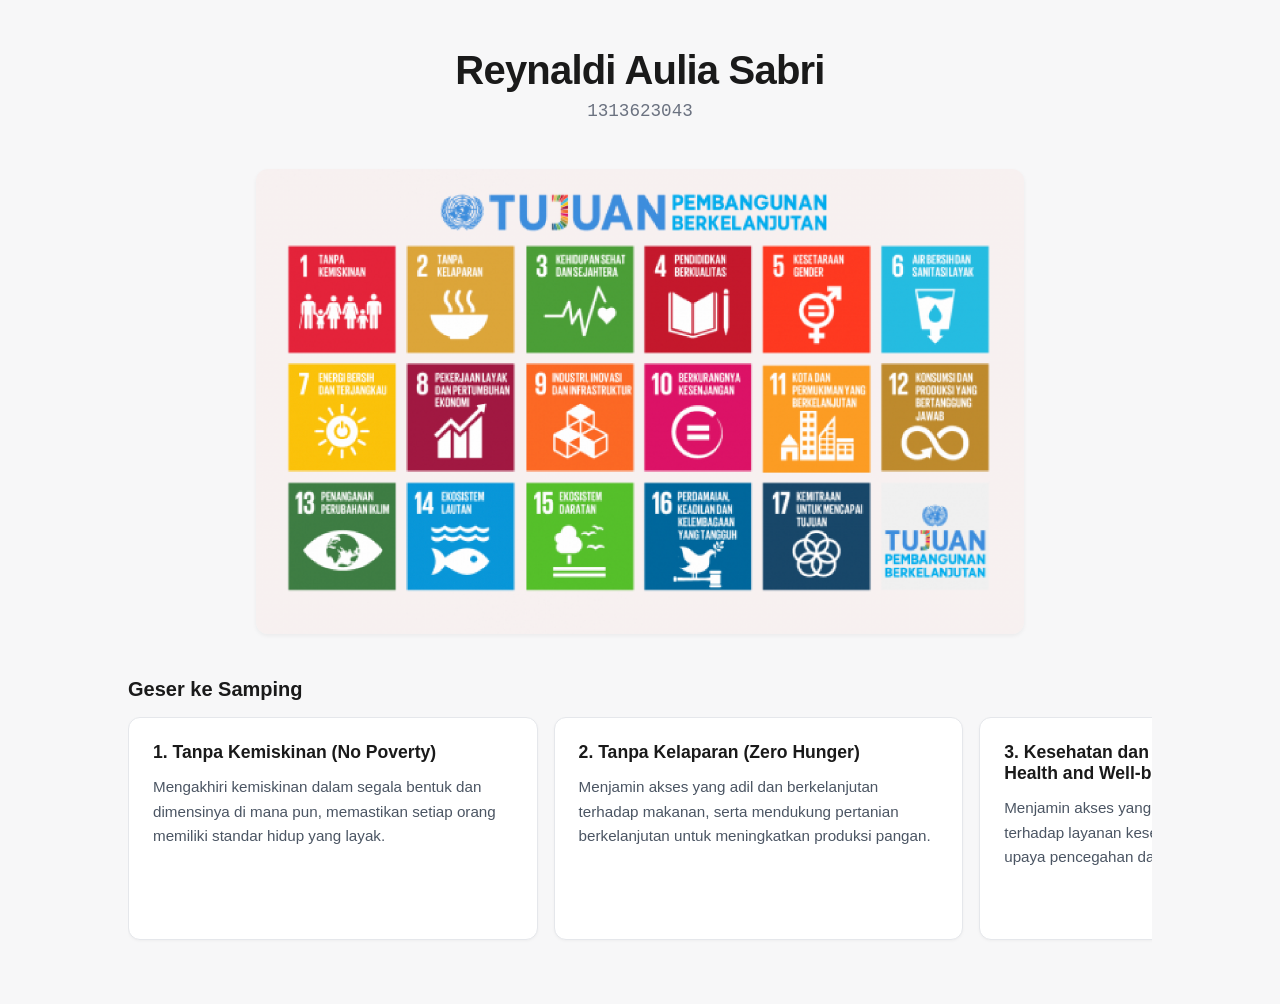
==== index.html @ 0445b955 "Add files via upload" ====
<!DOCTYPE html>
<html lang="id">
<head>
<meta charset="UTF-8" />
<meta name="viewport" content="width=device-width, initial-scale=1.0" />
<title>STEM PBB 1313623043</title>
<link rel="stylesheet" href="style.css" />
</head>
<body>
  <header class="header">
    <h1>Reynaldi Aulia Sabri</h1>
    <p class="nim">1313623043</p>
  </header>

  <main class="container">

    <div style="text-align: center; margin-bottom: 2.5rem;">
      <img src="Photo/Foto-web.png" alt="17 Tujuan Pembangunan Berkelanjutan" style="max-width: 75%; height: auto; border-radius: 12px; box-shadow: 0 2px 4px rgba(0, 0, 0, 0.05);" />
    </div>

    <h2 class="section-title">Geser ke Samping</h2>

    <div class="carousel">
      <article class="box">
        <h3>1. Tanpa Kemiskinan (No Poverty)</h3>
        <p>Mengakhiri kemiskinan dalam segala bentuk dan dimensinya di mana pun, memastikan setiap orang memiliki standar hidup yang layak.</p>
      </article>

      <article class="box">
        <h3>2. Tanpa Kelaparan (Zero Hunger)</h3>
        <p>Menjamin akses yang adil dan berkelanjutan terhadap makanan, serta mendukung pertanian berkelanjutan untuk meningkatkan produksi pangan.</p>
      </article>

      <article class="box">
        <h3>3. Kesehatan dan Kesejahteraan (Good Health and Well-being)</h3>
        <p>Menjamin akses yang adil dan berkelanjutan terhadap layanan kesehatan, serta mendukung upaya pencegahan dan pengobatan penyakit.</p>
      </article>

      <article class="box">
        <h3>4. Kualitas Pendidikan (Quality Education)</h3>
        <p>Menjamin akses yang adil dan berkelanjutan terhadap pendidikan, serta meningkatkan kualitas pendidikan di seluruh dunia.</p>
      </article>

      <article class="box">
        <h3>5. Keseimbangan Gender (Gender Equality)</h3>
        <p>Menjamin kesetaraan gender dan menghapus diskriminasi terhadap semua orang, tanpa memandang jenis kelamin.</p>
      </article>

      <article class="box">
        <h3>6. Air Bersih dan Sanitasi Layak (Clean Water and Sanitation)</h3>
        <p>Menjamin akses yang adil dan berkelanjutan terhadap air bersih dan sanitasi yang layak, serta meningkatkan kualitas air dan sanitasi di seluruh dunia.</p>
      </article>

      <article class="box">
        <h3>7. Energi Bersih dan Terjangkau (Affordable and Clean Energy)</h3>
        <p>Menjamin akses yang adil dan berkelanjutan terhadap energi bersih dan terjangkau, serta mendukung inovasi dan teknologi energi yang berkelanjutan.</p>
      </article>

      <article class="box">
        <h3>8. Kebangkitan Ekonomi (Decent Work and Economic Growth)</h3>
        <p>Menjamin pekerjaan yang layak dan pertumbuhan ekonomi yang berkelanjutan, serta meningkatkan produktivitas dan keterlibatan dalam ekonomi global.</p>
      </article>

      <article class="box">
        <h3>9. Industri, Inovasi, dan Infrastruktur (Industry, Innovation, and Infrastructure)</h3>
        <p>Mendukung pembangunan infrastruktur yang kuat dan inovasi teknologi untuk mendorong pertumbuhan ekonomi yang berkelanjutan.</p>
      </article>
      </article>

      <article class="box">
        <h3>10. Berkurangnya Kesenjangan (Reduced Inequalities)</h3>
        <p>Mengurangi ketimpangan pendapatan dan kesenjangan lainnya di dalam dan di antara negara-negara.</p>
      </article>

      <article class="box">
        <h3>11. Kota dan Permukiman yang Berkelanjutan (Sustainable Cities and Communities)</h3>
        <p>Menjamin akses yang adil dan berkelanjutan terhadap layanan dasar, serta mendukung pembangunan kota dan permukiman yang berkelanjutan.</p>
      </article>

      <article class="box">
        <h3>12. Konsumsi dan Produksi yang Bertanggung Jawab (Responsible Consumption and Production)</h3>
        <p>Mendukung konsumsi dan produksi yang bertanggung jawab, serta mengurangi dampak lingkungan dari aktivitas manusia.</p>
      </article>

      <article class="box">
        <h3>13. Penanganan Perubahan Iklim (Climate Action)</h3>
        <p>Mengambil tindakan mendesak untuk memerangi perubahan iklim dan dampaknya dengan mengatur emisi dan mempromosikan energi terbarukan.</p>
      </article>

      <article class="box">
        <h3>14. Ekosistem Lautan (Life Below Water)</h3>
        <p>Melestarikan dan menggunakan samudra, laut, dan sumber daya kelautan secara berkelanjutan untuk pembangunan berkelanjutan.</p>
      </article>

      <article class="box">
        <h3>15. Ekosistem Daratan (Life on Land)</h3>
        <p>Melindungi, memulihkan, dan mempromosikan penggunaan ekosistem darat yang berkelanjutan, mengelola hutan secara berkelanjutan, memerangi penggurunan, dan menghentikan hilangnya keanekaragaman hayati.</p>
      </article>

      <article class="box">
        <h3>16. Perdamaian, Keadilan, dan Kelembagaan yang Tangguh (Peace, Justice and Strong Institutions)</h3>
        <p>Mempromosikan masyarakat yang damai dan inklusif, menyediakan akses keadilan bagi semua, serta membangun institusi yang efektif, akuntabel, dan inklusif di semua tingkatan.</p>
      </article>

      <article class="box">
        <h3>17. Kemitraan untuk Mencapai Tujuan (Partnerships for the Goals)</h3>
        <p>Memperkuat sarana pelaksanaan dan merevitalisasi kemitraan global untuk pembangunan berkelanjutan antara pemerintah, sektor swasta, dan masyarakat sipil.</p>
      </article>
    </div>
  </main>
</body>
</html>
---- style.css ----
/* Reset dasar */
* {
  margin: 0;
  padding: 0;
  box-sizing: border-box;
}

body {
  font-family: -apple-system, BlinkMacSystemFont, "Segoe UI", Roboto, sans-serif;
  background-color: #f7f7f8;
  color: #1a1a1a;
  min-height: 100vh;
  display: flex;
  flex-direction: column;
  align-items: center;
  padding: 3rem 1rem;
}

/* Header */
.header {
  text-align: center;
  margin-bottom: 3rem;
}

.header h1 {
  font-size: 2.5rem;
  font-weight: 700;
  letter-spacing: -0.02em;
}

.header .nim {
  margin-top: 0.5rem;
  font-family: ui-monospace, "SF Mono", Menlo, monospace;
  color: #6b7280;
  font-size: 1.1rem;
}

/* Container */
.container {
  width: 100%;
  max-width: 1024px;
}

.section-title {
  font-size: 1.25rem;
  font-weight: 600;
  margin-bottom: 1rem;
}

/* Carousel — scroll horizontal */
.carousel {
  display: flex;
  gap: 1rem;
  overflow-x: auto;
  scroll-snap-type: x mandatory;
  scroll-behavior: smooth;
  padding-bottom: 1rem;
  -webkit-overflow-scrolling: touch;
}

.carousel::-webkit-scrollbar {
  height: 8px;
}
.carousel::-webkit-scrollbar-track {
  background: #e5e7eb;
  border-radius: 4px;
}
.carousel::-webkit-scrollbar-thumb {
  background: #9ca3af;
  border-radius: 4px;
}

/* Box */
.box {
  flex: 0 0 85%;
  scroll-snap-align: center;
  background: #ffffff;
  border: 1px solid #e5e7eb;
  border-radius: 12px;
  padding: 1.5rem;
  box-shadow: 0 1px 3px rgba(0, 0, 0, 0.04);
}

.box h3 {
  font-size: 1.1rem;
  font-weight: 600;
  margin-bottom: 0.75rem;
}

.box p {
  font-size: 0.95rem;
  line-height: 1.6;
  color: #4b5563;
}

/* Responsive — box lebih kecil di layar besar */
@media (min-width: 640px) {
  .box { flex-basis: 60%; }
}
@media (min-width: 768px) {
  .box { flex-basis: 45%; }
}
@media (min-width: 1024px) {
  .box { flex-basis: 40%; }
}
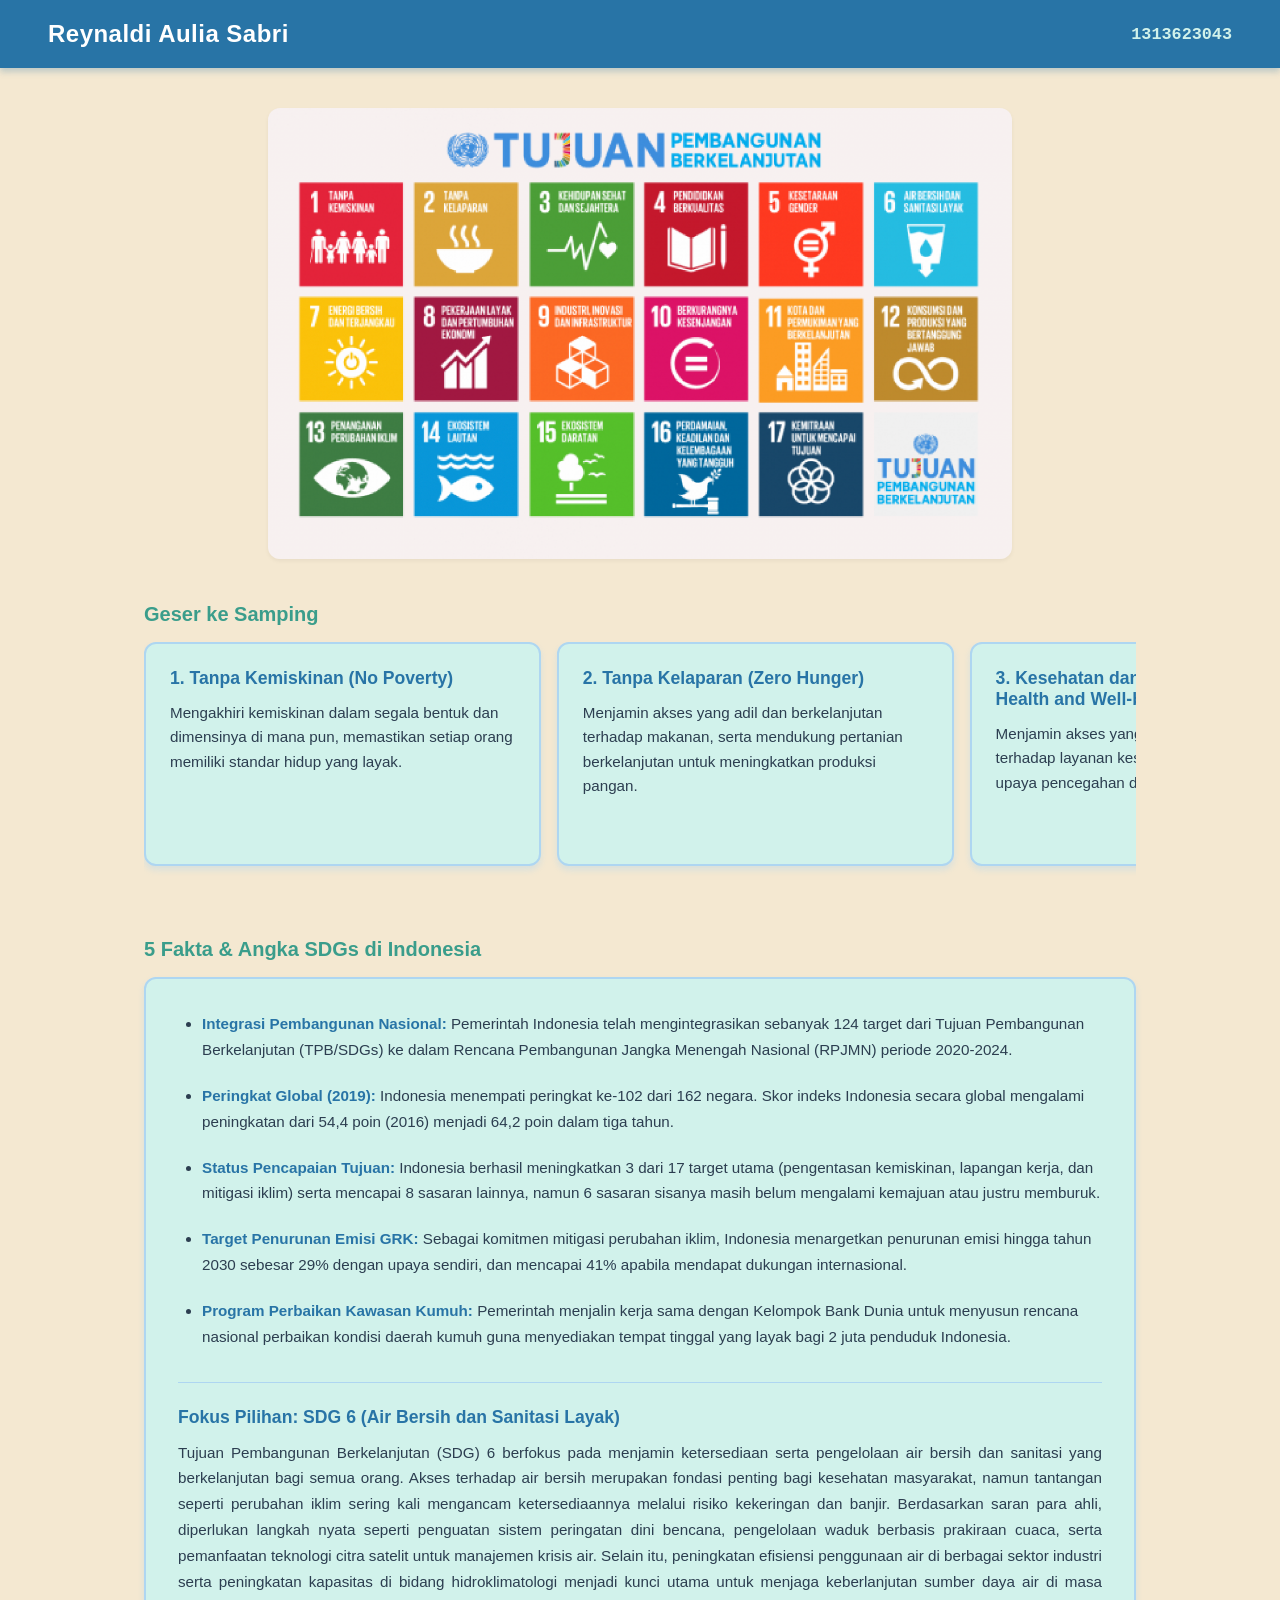
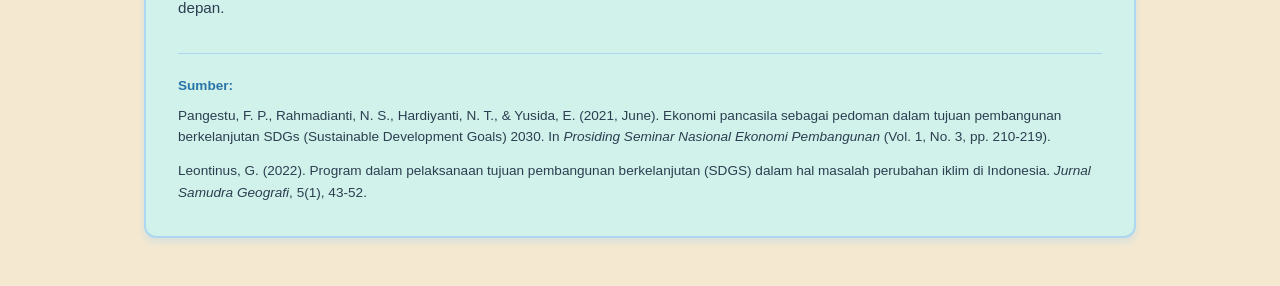
==== commit bb696784: "Update kseluruhan" ====
--- a/index.html
+++ b/index.html
@@ -65,7 +65,6 @@
         <h3>9. Industri, Inovasi, dan Infrastruktur (Industry, Innovation, and Infrastructure)</h3>
         <p>Mendukung pembangunan infrastruktur yang kuat dan inovasi teknologi untuk mendorong pertumbuhan ekonomi yang berkelanjutan.</p>
       </article>
-      </article>
 
       <article class="box">
         <h3>10. Berkurangnya Kesenjangan (Reduced Inequalities)</h3>
@@ -107,8 +106,35 @@
         <p>Memperkuat sarana pelaksanaan dan merevitalisasi kemitraan global untuk pembangunan berkelanjutan antara pemerintah, sektor swasta, dan masyarakat sipil.</p>
       </article>
     </div>
+
+    <section class="facts-section">
+      <h2 class="section-title">5 Fakta & Angka SDGs di Indonesia</h2>
+      <div class="facts-box">
+        <ul class="facts-list">
+          <li><strong>Integrasi Pembangunan Nasional:</strong> Pemerintah Indonesia telah mengintegrasikan sebanyak 124 target dari Tujuan Pembangunan Berkelanjutan (TPB/SDGs) ke dalam Rencana Pembangunan Jangka Menengah Nasional (RPJMN) periode 2020-2024.</li>
+          <li><strong>Peringkat Global (2019):</strong> Indonesia menempati peringkat ke-102 dari 162 negara. Skor indeks Indonesia secara global mengalami peningkatan dari 54,4 poin (2016) menjadi 64,2 poin dalam tiga tahun.</li>
+          <li><strong>Status Pencapaian Tujuan:</strong> Indonesia berhasil meningkatkan 3 dari 17 target utama (pengentasan kemiskinan, lapangan kerja, dan mitigasi iklim) serta mencapai 8 sasaran lainnya, namun 6 sasaran sisanya masih belum mengalami kemajuan atau justru memburuk.</li>
+          <li><strong>Target Penurunan Emisi GRK:</strong> Sebagai komitmen mitigasi perubahan iklim, Indonesia menargetkan penurunan emisi hingga tahun 2030 sebesar 29% dengan upaya sendiri, dan mencapai 41% apabila mendapat dukungan internasional.</li>
+          <li><strong>Program Perbaikan Kawasan Kumuh:</strong> Pemerintah menjalin kerja sama dengan Kelompok Bank Dunia untuk menyusun rencana nasional perbaikan kondisi daerah kumuh guna menyediakan tempat tinggal yang layak bagi 2 juta penduduk Indonesia.</li>
+        </ul>
+
+        <div style="margin-top: 2rem; padding-top: 1.5rem; border-top: 1px solid #AED6F1;">
+          <h3 style="color: #2874A6; font-size: 1.1rem; margin-bottom: 0.75rem;">Fokus Pilihan: SDG 6 (Air Bersih dan Sanitasi Layak)</h3>
+          <p style="color: #2C3E50; font-size: 0.95rem; line-height: 1.7; text-align: justify;">
+            Tujuan Pembangunan Berkelanjutan (SDG) 6 berfokus pada menjamin ketersediaan serta pengelolaan air bersih dan sanitasi yang berkelanjutan bagi semua orang. Akses terhadap air bersih merupakan fondasi penting bagi kesehatan masyarakat, namun tantangan seperti perubahan iklim sering kali mengancam ketersediaannya melalui risiko kekeringan dan banjir. Berdasarkan saran para ahli, diperlukan langkah nyata seperti penguatan sistem peringatan dini bencana, pengelolaan waduk berbasis prakiraan cuaca, serta pemanfaatan teknologi citra satelit untuk manajemen krisis air. Selain itu, peningkatan efisiensi penggunaan air di berbagai sektor industri serta peningkatan kapasitas di bidang hidroklimatologi menjadi kunci utama untuk menjaga keberlanjutan sumber daya air di masa depan.
+          </p>
+        </div>
+        
+        <div style="margin-top: 2rem; padding-top: 1.5rem; border-top: 1px solid #AED6F1; font-size: 0.85rem; color: #2C3E50;">
+          <strong style="color: #2874A6;">Sumber:</strong>
+          <ul style="list-style-type: none; margin-left: 0; margin-top: 0.75rem; line-height: 1.6;">
+            <li style="margin-bottom: 0.75rem;">Pangestu, F. P., Rahmadianti, N. S., Hardiyanti, N. T., & Yusida, E. (2021, June). Ekonomi pancasila sebagai pedoman dalam tujuan pembangunan berkelanjutan SDGs (Sustainable Development Goals) 2030. In <em>Prosiding Seminar Nasional Ekonomi Pembangunan</em> (Vol. 1, No. 3, pp. 210-219).</li>
+            <li>Leontinus, G. (2022). Program dalam pelaksanaan tujuan pembangunan berkelanjutan (SDGS) dalam hal masalah perubahan iklim di Indonesia. <em>Jurnal Samudra Geografi</em>, 5(1), 43-52.</li>
+          </ul>
+        </div>
+      </div>
+    </section>
+
   </main>
 </body>
-</html>
-
-
+</html>
--- a/style.css
+++ b/style.css
@@ -7,44 +7,69 @@
 
 body {
   font-family: -apple-system, BlinkMacSystemFont, "Segoe UI", Roboto, sans-serif;
-  background-color: #f7f7f8;
-  color: #1a1a1a;
+  /* Latar belakang utama Coklat Muda pastel */
+  background-color: #F4E8D1; 
+  color: #4A3C31; /* Coklat gelap untuk teks agar mudah dibaca */
   min-height: 100vh;
   display: flex;
   flex-direction: column;
   align-items: center;
-  padding: 3rem 1rem;
+  /* padding dihapus dari sini agar top bar bisa menyentuh ujung layar */
 }
 
-/* Header */
+/* Header sebagai Top Bar */
 .header {
-  text-align: center;
-  margin-bottom: 3rem;
+  width: 100%;
+  background-color: #2874A6; /* Biru Tua dari tema untuk latar bar */
+  padding: 1rem 2rem;
+  display: flex;
+  flex-direction: column;
+  align-items: center;
+  justify-content: center;
+  box-shadow: 0 4px 6px rgba(40, 116, 166, 0.25);
+  margin-bottom: 2.5rem;
 }
 
 .header h1 {
-  font-size: 2.5rem;
+  font-size: 1.5rem; /* Ukuran font disesuaikan untuk bar */
   font-weight: 700;
-  letter-spacing: -0.02em;
+  letter-spacing: 0.02em;
+  color: #FFFFFF; /* Nama berwarna putih agar sangat jelas */
 }
 
 .header .nim {
-  margin-top: 0.5rem;
+  margin-top: 0.3rem;
   font-family: ui-monospace, "SF Mono", Menlo, monospace;
-  color: #6b7280;
-  font-size: 1.1rem;
+  color: #D1F2EB; /* Warna mint dari tema untuk NIM */
+  font-size: 1.05rem;
+  font-weight: 600;
+}
+
+/* Responsif: Di layar komputer, Nama di kiri dan NIM di kanan */
+@media (min-width: 640px) {
+  .header {
+    flex-direction: row;
+    justify-content: space-between;
+    padding: 1.25rem 3rem;
+  }
+  .header .nim {
+    margin-top: 0;
+  }
 }
 
 /* Container */
 .container {
   width: 100%;
   max-width: 1024px;
+  padding: 0 1rem 3rem 1rem; /* Padding ditambahkan di sini */
 }
 
 .section-title {
   font-size: 1.25rem;
   font-weight: 600;
   margin-bottom: 1rem;
+  /* Warna Mint agak pekat untuk judul section */
+  color: #3A9D8B; 
 }
 
 /* Carousel — scroll horizontal */
@@ -59,38 +84,48 @@
 }
 
 .carousel::-webkit-scrollbar {
-  height: 8px;
+  height: 10px;
 }
 .carousel::-webkit-scrollbar-track {
-  background: #e5e7eb;
-  border-radius: 4px;
+  /* Latar track scrollbar Mint pudar */
+  background: #E8F6F3; 
+  border-radius: 5px;
 }
 .carousel::-webkit-scrollbar-thumb {
-  background: #9ca3af;
-  border-radius: 4px;
+  /* Scrollbar Biru Muda */
+  background: #85C1E9; 
+  border-radius: 5px;
+}
+.carousel::-webkit-scrollbar-thumb:hover {
+  background: #5DADE2; /* Biru Muda sedikit lebih terang saat disentuh */
 }
 
 /* Box */
 .box {
   flex: 0 0 85%;
   scroll-snap-align: center;
-  background: #ffffff;
-  border: 1px solid #e5e7eb;
+  /* Latar belakang kotak Mint pastel */
+  background: #D1F2EB; 
+  /* Garis tepi Biru Muda */
+  border: 2px solid #AED6F1; 
   border-radius: 12px;
   padding: 1.5rem;
-  box-shadow: 0 1px 3px rgba(0, 0, 0, 0.04);
+  /* Bayangan lembut bernuansa biru muda */
+  box-shadow: 0 4px 6px rgba(174, 214, 241, 0.4); 
 }
 
 .box h3 {
   font-size: 1.1rem;
-  font-weight: 600;
+  font-weight: 700;
   margin-bottom: 0.75rem;
+  /* Judul kotak Biru Tua agar kontras dengan latar Mint */
+  color: #2874A6; 
 }
 
 .box p {
   font-size: 0.95rem;
   line-height: 1.6;
-  color: #4b5563;
+  color: #2C3E50; 
 }
 
 /* Responsive — box lebih kecil di layar besar */
@@ -103,3 +138,41 @@
 @media (min-width: 1024px) {
   .box { flex-basis: 40%; }
 }
+
+/* --- Bagian Baru: Facts Section --- */
+.facts-section {
+  margin-top: 3.5rem; /* Jarak dari carousel di atasnya */
+  width: 100%;
+}
+
+.facts-box {
+  /* Menggunakan warna tema Mint yang sama dengan carousel */
+  background: #D1F2EB; 
+  border: 2px solid #AED6F1; 
+  border-radius: 12px;
+  padding: 2rem;
+  box-shadow: 0 4px 6px rgba(174, 214, 241, 0.4); 
+}
+
+.facts-list {
+  /* Mengatur gaya daftar (bullet points) */
+  list-style-position: outside;
+  margin-left: 1.5rem; /* Memberikan ruang agar bullet point rapi */
+  color: #2C3E50; /* Warna teks gelap agar mudah dibaca */
+  line-height: 1.7;
+  font-size: 0.95rem;
+}
+
+.facts-list li {
+  margin-bottom: 1.25rem;
+}
+
+.facts-list li:last-child {
+  margin-bottom: 0;
+}
+
+.facts-list strong {
+  /* Menonjolkan kata kunci dengan warna Biru Tua */
+  color: #2874A6; 
+  font-weight: 700;
+}
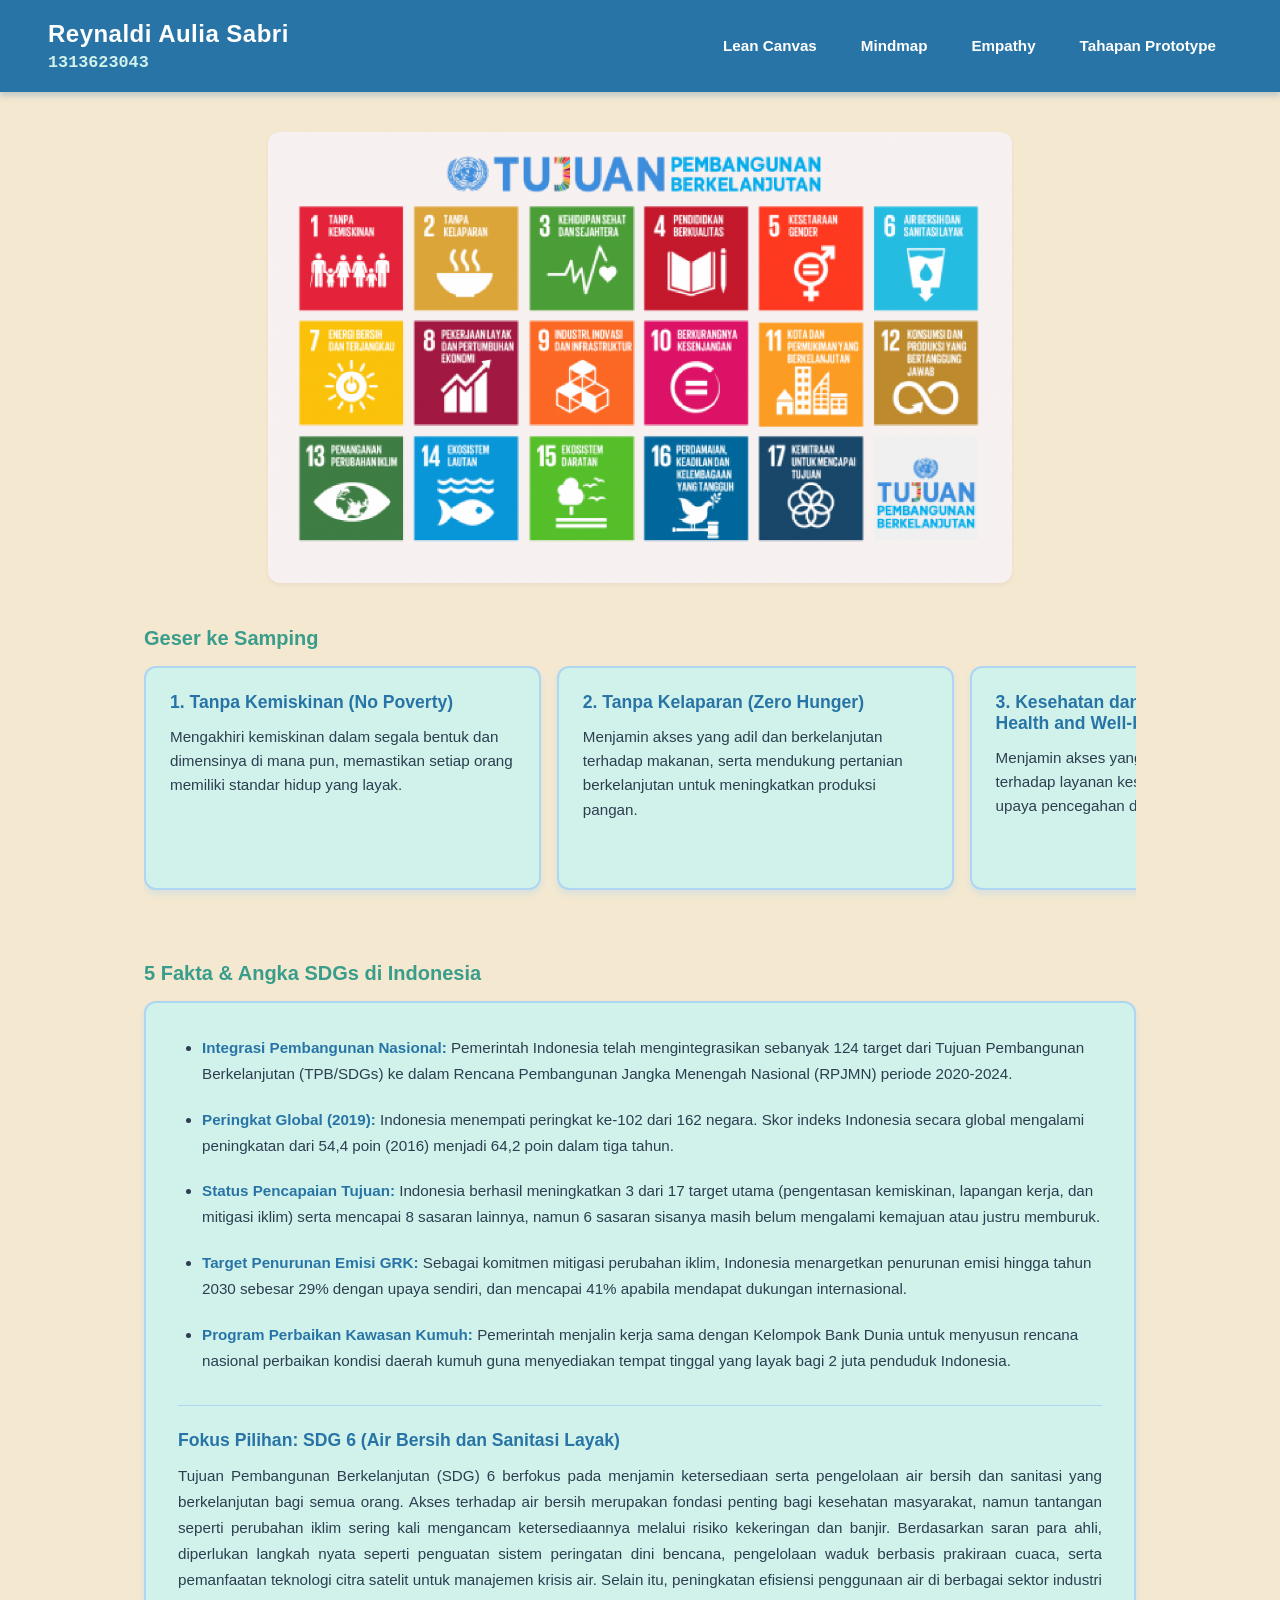
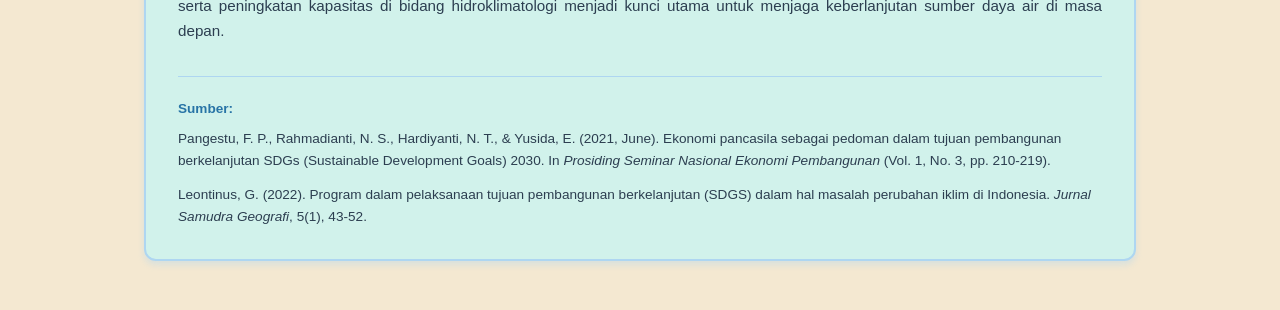
==== commit d5dfec7b: "Sisaan" ====
--- a/index.html
+++ b/index.html
@@ -8,8 +8,19 @@
 </head>
 <body>
   <header class="header">
-    <h1>Reynaldi Aulia Sabri</h1>
-    <p class="nim">1313623043</p>
+    <div class="header-info">
+      <h1>Reynaldi Aulia Sabri</h1>
+      <p class="nim">1313623043</p>
+    </div>
+
+    <nav class="nav-menu">
+      <ul>
+        <li><a href="lean-canvas.html">Lean Canvas</a></li>
+        <li><a href="mindmap.html">Mindmap</a></li>
+        <li><a href="empathy.html">Empathy</a></li>
+        <li><a href="prototype.html">Tahapan Prototype</a></li>
+      </ul>
+    </nav>
   </header>
 
   <main class="container">
--- a/style.css
+++ b/style.css
@@ -14,7 +14,6 @@
   display: flex;
   flex-direction: column;
   align-items: center;
-  /* padding dihapus dari sini agar top bar bisa menyentuh ujung layar */
 }
 
 /* Header sebagai Top Bar */
@@ -26,34 +25,68 @@
   flex-direction: column;
   align-items: center;
   justify-content: center;
+  gap: 1.25rem; /* Jarak antara judul dan menu di layar HP */
   box-shadow: 0 4px 6px rgba(40, 116, 166, 0.25);
   margin-bottom: 2.5rem;
 }
 
-.header h1 {
-  font-size: 1.5rem; /* Ukuran font disesuaikan untuk bar */
+.header-info {
+  text-align: center;
+}
+
+.header-info h1 {
+  font-size: 1.5rem; 
   font-weight: 700;
   letter-spacing: 0.02em;
-  color: #FFFFFF; /* Nama berwarna putih agar sangat jelas */
-}
-
-.header .nim {
+  color: #FFFFFF; 
+}
+
+.header-info .nim {
   margin-top: 0.3rem;
   font-family: ui-monospace, "SF Mono", Menlo, monospace;
-  color: #D1F2EB; /* Warna mint dari tema untuk NIM */
+  color: #D1F2EB; 
   font-size: 1.05rem;
   font-weight: 600;
 }
 
-/* Responsif: Di layar komputer, Nama di kiri dan NIM di kanan */
-@media (min-width: 640px) {
+/* Menu Navigasi */
+.nav-menu ul {
+  list-style: none;
+  display: flex;
+  flex-wrap: wrap;
+  justify-content: center;
+  gap: 0.75rem;
+}
+
+.nav-menu a {
+  text-decoration: none;
+  color: #FFFFFF;
+  font-weight: 600;
+  font-size: 0.95rem;
+  padding: 0.5rem 1rem;
+  border-radius: 8px;
+  transition: all 0.3s ease;
+}
+
+/* Efek saat kursor diarahkan ke menu */
+.nav-menu a:hover {
+  background-color: #D1F2EB;
+  color: #2874A6;
+}
+
+/* Responsif: Di layar komputer (Tablet & Desktop) */
+@media (min-width: 820px) {
   .header {
     flex-direction: row;
     justify-content: space-between;
+    align-items: center;
     padding: 1.25rem 3rem;
   }
-  .header .nim {
-    margin-top: 0;
+  .header-info {
+    text-align: left;
+  }
+  .nav-menu ul {
+    justify-content: flex-end;
   }
 }
 
@@ -61,14 +94,13 @@
 .container {
   width: 100%;
   max-width: 1024px;
-  padding: 0 1rem 3rem 1rem; /* Padding ditambahkan di sini */
+  padding: 0 1rem 3rem 1rem;
 }
 
 .section-title {
   font-size: 1.25rem;
   font-weight: 600;
   margin-bottom: 1rem;
-  /* Warna Mint agak pekat untuk judul section */
   color: #3A9D8B; 
 }
 
@@ -87,30 +119,25 @@
   height: 10px;
 }
 .carousel::-webkit-scrollbar-track {
-  /* Latar track scrollbar Mint pudar */
   background: #E8F6F3; 
   border-radius: 5px;
 }
 .carousel::-webkit-scrollbar-thumb {
-  /* Scrollbar Biru Muda */
   background: #85C1E9; 
   border-radius: 5px;
 }
 .carousel::-webkit-scrollbar-thumb:hover {
-  background: #5DADE2; /* Biru Muda sedikit lebih terang saat disentuh */
+  background: #5DADE2; 
 }
 
 /* Box */
 .box {
   flex: 0 0 85%;
   scroll-snap-align: center;
-  /* Latar belakang kotak Mint pastel */
   background: #D1F2EB; 
-  /* Garis tepi Biru Muda */
   border: 2px solid #AED6F1; 
   border-radius: 12px;
   padding: 1.5rem;
-  /* Bayangan lembut bernuansa biru muda */
   box-shadow: 0 4px 6px rgba(174, 214, 241, 0.4); 
 }
 
@@ -118,7 +145,6 @@
   font-size: 1.1rem;
   font-weight: 700;
   margin-bottom: 0.75rem;
-  /* Judul kotak Biru Tua agar kontras dengan latar Mint */
   color: #2874A6; 
 }
 
@@ -139,14 +165,13 @@
   .box { flex-basis: 40%; }
 }
 
-/* --- Bagian Baru: Facts Section --- */
+/* --- Facts Section --- */
 .facts-section {
-  margin-top: 3.5rem; /* Jarak dari carousel di atasnya */
+  margin-top: 3.5rem; 
   width: 100%;
 }
 
 .facts-box {
-  /* Menggunakan warna tema Mint yang sama dengan carousel */
   background: #D1F2EB; 
   border: 2px solid #AED6F1; 
   border-radius: 12px;
@@ -155,10 +180,9 @@
 }
 
 .facts-list {
-  /* Mengatur gaya daftar (bullet points) */
   list-style-position: outside;
-  margin-left: 1.5rem; /* Memberikan ruang agar bullet point rapi */
-  color: #2C3E50; /* Warna teks gelap agar mudah dibaca */
+  margin-left: 1.5rem; 
+  color: #2C3E50; 
   line-height: 1.7;
   font-size: 0.95rem;
 }
@@ -172,7 +196,6 @@
 }
 
 .facts-list strong {
-  /* Menonjolkan kata kunci dengan warna Biru Tua */
   color: #2874A6; 
   font-weight: 700;
 }
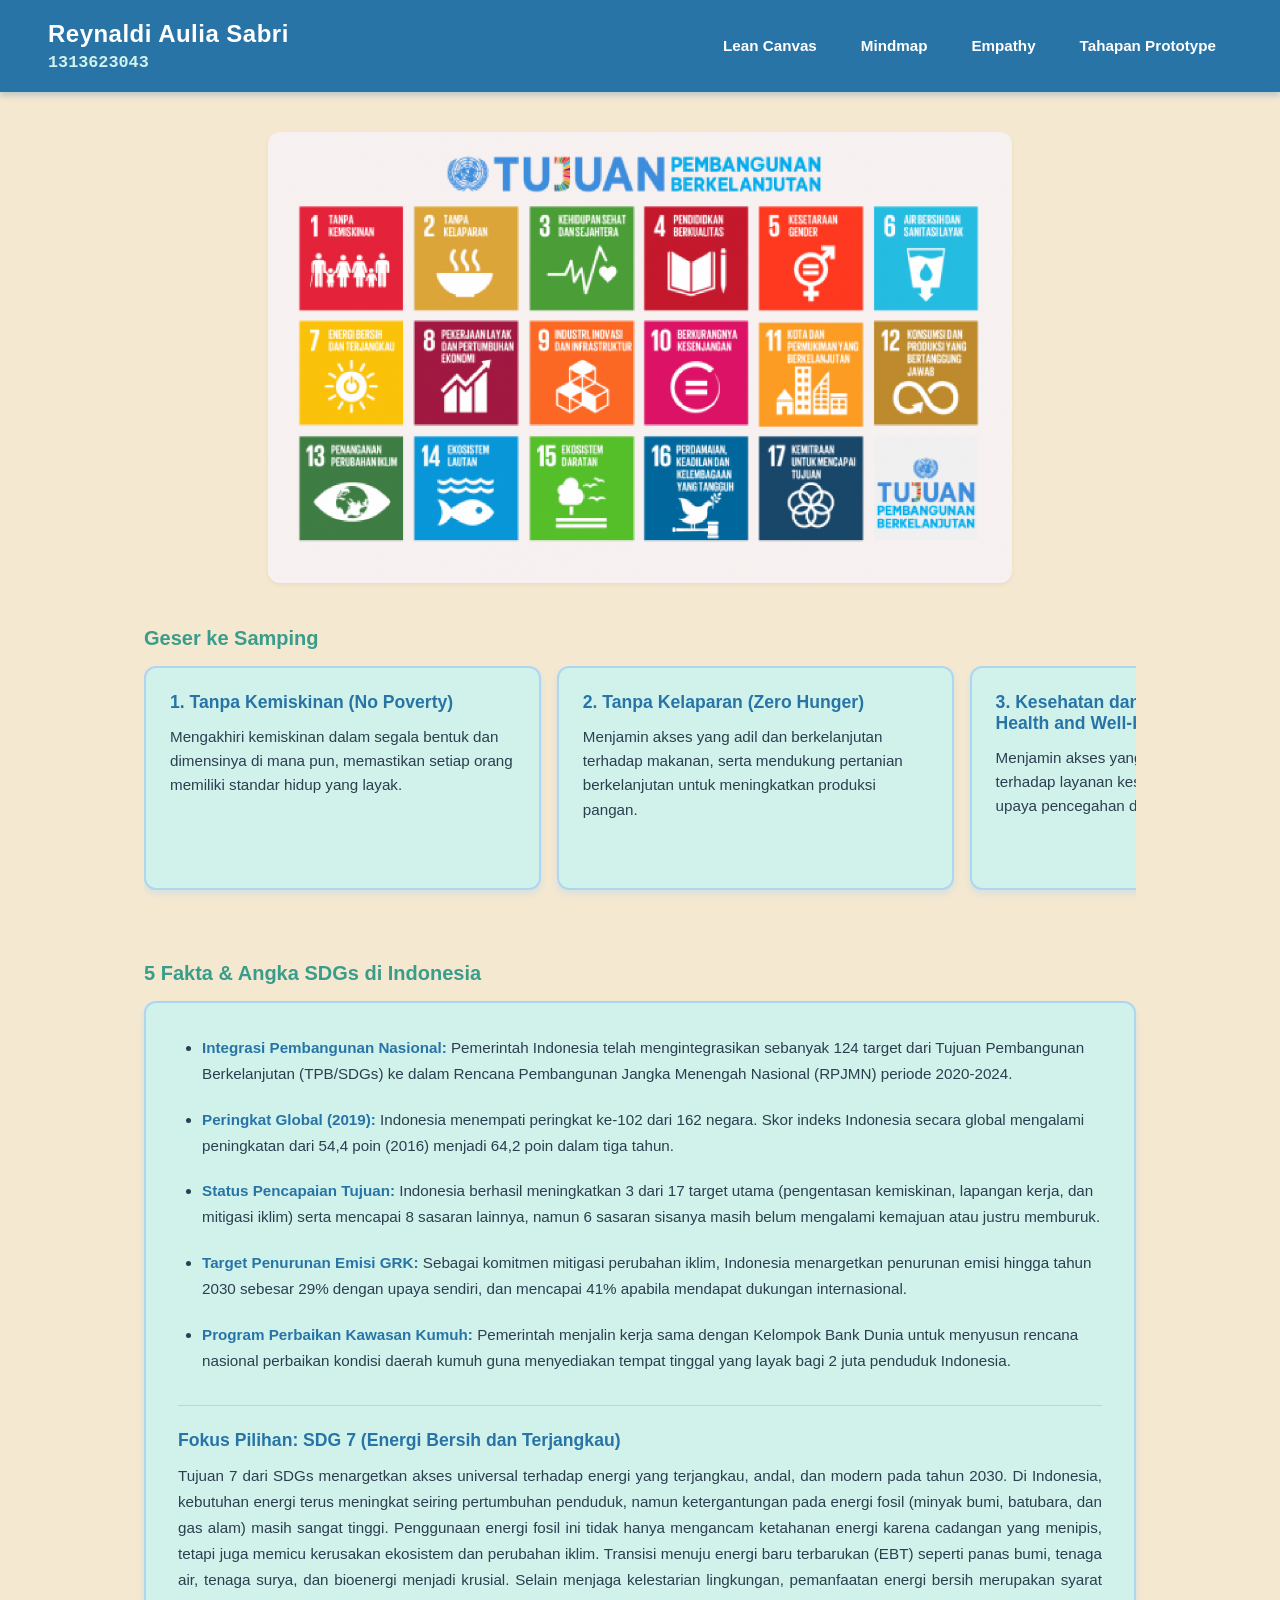
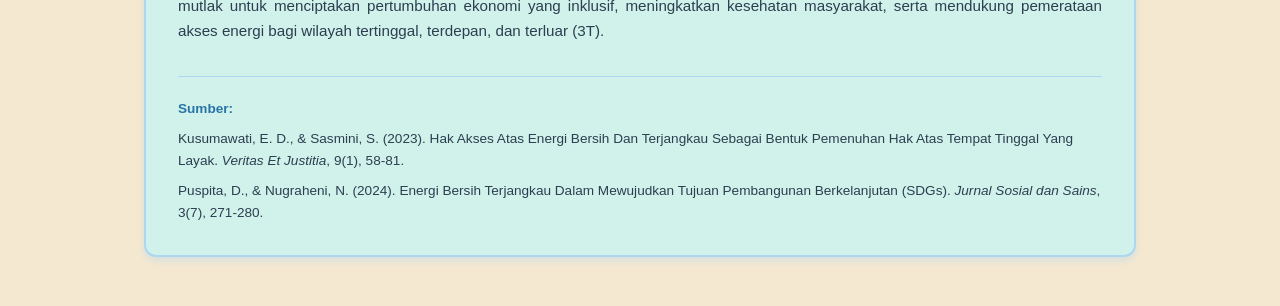
==== commit e71dae55: "Perubahan pada fokus pilihan sdg" ====
--- a/index.html
+++ b/index.html
@@ -130,17 +130,17 @@
         </ul>
 
         <div style="margin-top: 2rem; padding-top: 1.5rem; border-top: 1px solid #AED6F1;">
-          <h3 style="color: #2874A6; font-size: 1.1rem; margin-bottom: 0.75rem;">Fokus Pilihan: SDG 6 (Air Bersih dan Sanitasi Layak)</h3>
+          <h3 style="color: #2874A6; font-size: 1.1rem; margin-bottom: 0.75rem;">Fokus Pilihan: SDG 7 (Energi Bersih dan Terjangkau)</h3>
           <p style="color: #2C3E50; font-size: 0.95rem; line-height: 1.7; text-align: justify;">
-            Tujuan Pembangunan Berkelanjutan (SDG) 6 berfokus pada menjamin ketersediaan serta pengelolaan air bersih dan sanitasi yang berkelanjutan bagi semua orang. Akses terhadap air bersih merupakan fondasi penting bagi kesehatan masyarakat, namun tantangan seperti perubahan iklim sering kali mengancam ketersediaannya melalui risiko kekeringan dan banjir. Berdasarkan saran para ahli, diperlukan langkah nyata seperti penguatan sistem peringatan dini bencana, pengelolaan waduk berbasis prakiraan cuaca, serta pemanfaatan teknologi citra satelit untuk manajemen krisis air. Selain itu, peningkatan efisiensi penggunaan air di berbagai sektor industri serta peningkatan kapasitas di bidang hidroklimatologi menjadi kunci utama untuk menjaga keberlanjutan sumber daya air di masa depan.
+            Tujuan 7 dari SDGs menargetkan akses universal terhadap energi yang terjangkau, andal, dan modern pada tahun 2030. Di Indonesia, kebutuhan energi terus meningkat seiring pertumbuhan penduduk, namun ketergantungan pada energi fosil (minyak bumi, batubara, dan gas alam) masih sangat tinggi. Penggunaan energi fosil ini tidak hanya mengancam ketahanan energi karena cadangan yang menipis, tetapi juga memicu kerusakan ekosistem dan perubahan iklim. Transisi menuju energi baru terbarukan (EBT) seperti panas bumi, tenaga air, tenaga surya, dan bioenergi menjadi krusial. Selain menjaga kelestarian lingkungan, pemanfaatan energi bersih merupakan syarat mutlak untuk menciptakan pertumbuhan ekonomi yang inklusif, meningkatkan kesehatan masyarakat, serta mendukung pemerataan akses energi bagi wilayah tertinggal, terdepan, dan terluar (3T).
           </p>
         </div>
-        
+
         <div style="margin-top: 2rem; padding-top: 1.5rem; border-top: 1px solid #AED6F1; font-size: 0.85rem; color: #2C3E50;">
           <strong style="color: #2874A6;">Sumber:</strong>
           <ul style="list-style-type: none; margin-left: 0; margin-top: 0.75rem; line-height: 1.6;">
-            <li style="margin-bottom: 0.75rem;">Pangestu, F. P., Rahmadianti, N. S., Hardiyanti, N. T., & Yusida, E. (2021, June). Ekonomi pancasila sebagai pedoman dalam tujuan pembangunan berkelanjutan SDGs (Sustainable Development Goals) 2030. In <em>Prosiding Seminar Nasional Ekonomi Pembangunan</em> (Vol. 1, No. 3, pp. 210-219).</li>
-            <li>Leontinus, G. (2022). Program dalam pelaksanaan tujuan pembangunan berkelanjutan (SDGS) dalam hal masalah perubahan iklim di Indonesia. <em>Jurnal Samudra Geografi</em>, 5(1), 43-52.</li>
+            <li style="margin-bottom: 0.5rem;">Kusumawati, E. D., & Sasmini, S. (2023). Hak Akses Atas Energi Bersih Dan Terjangkau Sebagai Bentuk Pemenuhan Hak Atas Tempat Tinggal Yang Layak. <em>Veritas Et Justitia</em>, 9(1), 58-81.</li>
+            <li>Puspita, D., & Nugraheni, N. (2024). Energi Bersih Terjangkau Dalam Mewujudkan Tujuan Pembangunan Berkelanjutan (SDGs). <em>Jurnal Sosial dan Sains</em>, 3(7), 271-280.</li>
           </ul>
         </div>
       </div>
--- a/style.css
+++ b/style.css
@@ -198,4 +198,117 @@
 .facts-list strong {
   color: #2874A6; 
   font-weight: 700;
+}
+
+.stats-grid {
+  display: grid;
+  grid-template-columns: repeat(auto-fit, minmax(280px, 1fr));
+  gap: 1.5rem;
+  margin-top: 1rem;
+}
+
+.stat-card {
+  background: #FFFFFF;
+  border-left: 5px solid #3A9D8B; /* Warna hijau mint gelap */
+  padding: 1.25rem 1.5rem;
+  border-radius: 8px;
+  box-shadow: 0 2px 5px rgba(0, 0, 0, 0.05);
+  transition: transform 0.2s ease, box-shadow 0.2s ease;
+}
+
+.stat-card:hover {
+  transform: translateY(-3px);
+  box-shadow: 0 6px 12px rgba(0, 0, 0, 0.1);
+}
+
+.stat-card h4 {
+  color: #2874A6; /* Biru Tua */
+  margin-bottom: 0.5rem;
+  font-size: 1.05rem;
+  font-weight: 700;
+}
+
+.stat-card p {
+  color: #2C3E50;
+  font-size: 0.9rem;
+  line-height: 1.6;
+}
+
+
+/* --- Tabel Matriks Empati --- */
+.table-responsive {
+  overflow-x: auto;
+  margin-top: 1.5rem;
+  border-radius: 8px;
+  box-shadow: 0 4px 6px rgba(174, 214, 241, 0.4);
+}
+
+.empathy-table {
+  width: 100%;
+  border-collapse: collapse;
+  background: #FFFFFF;
+  min-width: 800px; /* Memastikan tabel tidak terlalu terjepit di HP */
+}
+
+.empathy-table th, 
+.empathy-table td {
+  padding: 1rem;
+  text-align: left;
+  border: 1px solid #AED6F1;
+  color: #2C3E50;
+  line-height: 1.6;
+  font-size: 0.95rem;
+  vertical-align: top;
+}
+
+.empathy-table th {
+  background-color: #2874A6;
+  color: #FFFFFF;
+  font-weight: 600;
+  position: sticky;
+  top: 0;
+}
+
+.empathy-table tbody tr:nth-child(even) {
+  background-color: #F8FBFB; /* Warna selang-seling */
+}
+
+.empathy-table tbody tr:hover {
+  background-color: #E8F6F3; /* Warna highlight mint saat di-hover */
+}
+
+.lean-canvas-table {
+  width: 100%;
+  border-collapse: collapse;
+  background-color: #FFFFFF;
+  min-width: 900px; /* Lebar minimum agar bentuk Lean Canvas tidak hancur */
+}
+
+.lean-canvas-table td.lc-cell {
+  border: 2px solid #2874A6;
+  padding: 1rem;
+  vertical-align: top;
+  font-size: 0.9rem;
+  color: #2C3E50;
+  width: 20%; /* Lebar default untuk 5 kolom */
+}
+
+.lean-canvas-table td.lc-cell strong {
+  display: block;
+  margin-bottom: 0.5rem;
+  font-size: 1rem;
+  color: #3A9D8B;
+  border-bottom: 1px solid #E8F6F3;
+  padding-bottom: 0.3rem;
+}
+
+.lean-canvas-table ul {
+  margin-left: 1.2rem;
+  margin-bottom: 0.5rem;
+  line-height: 1.5;
+}
+
+.lean-canvas-table p {
+  line-height: 1.5;
+  margin-bottom: 0.5rem;
 }
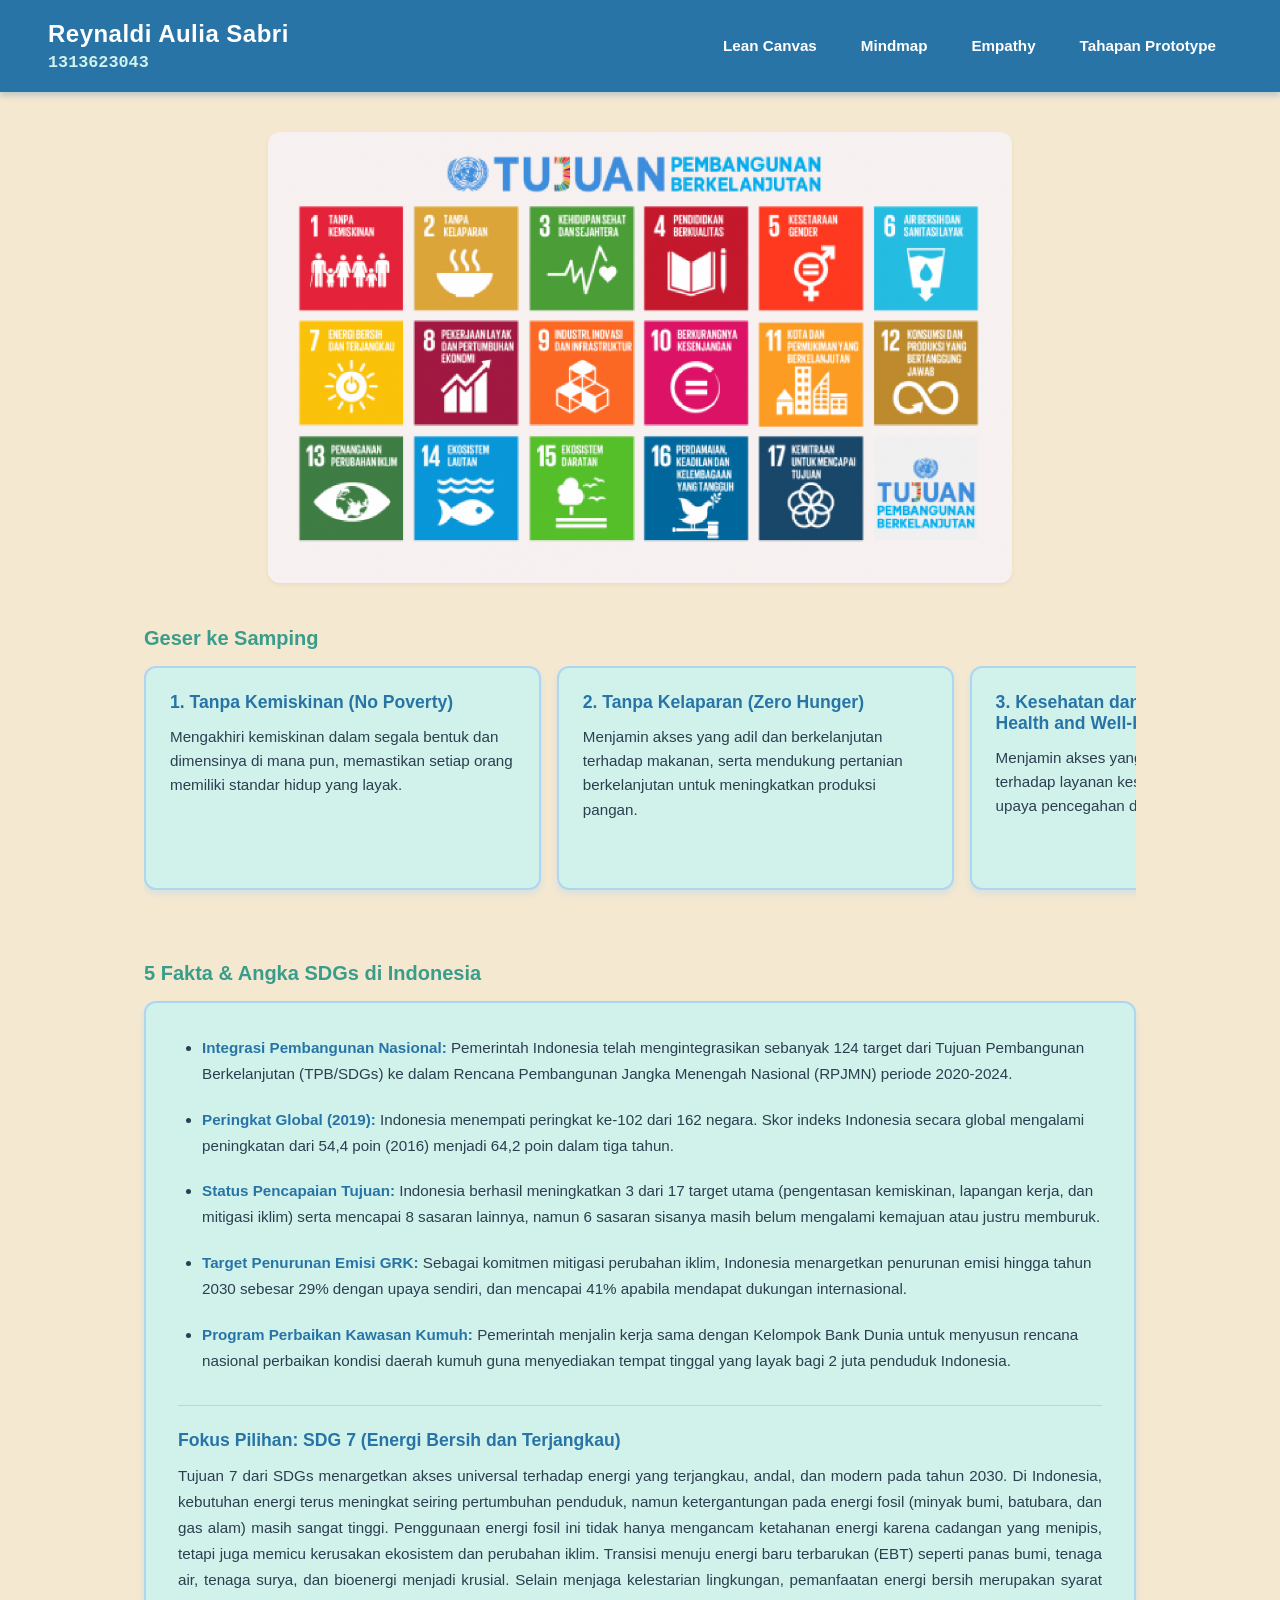
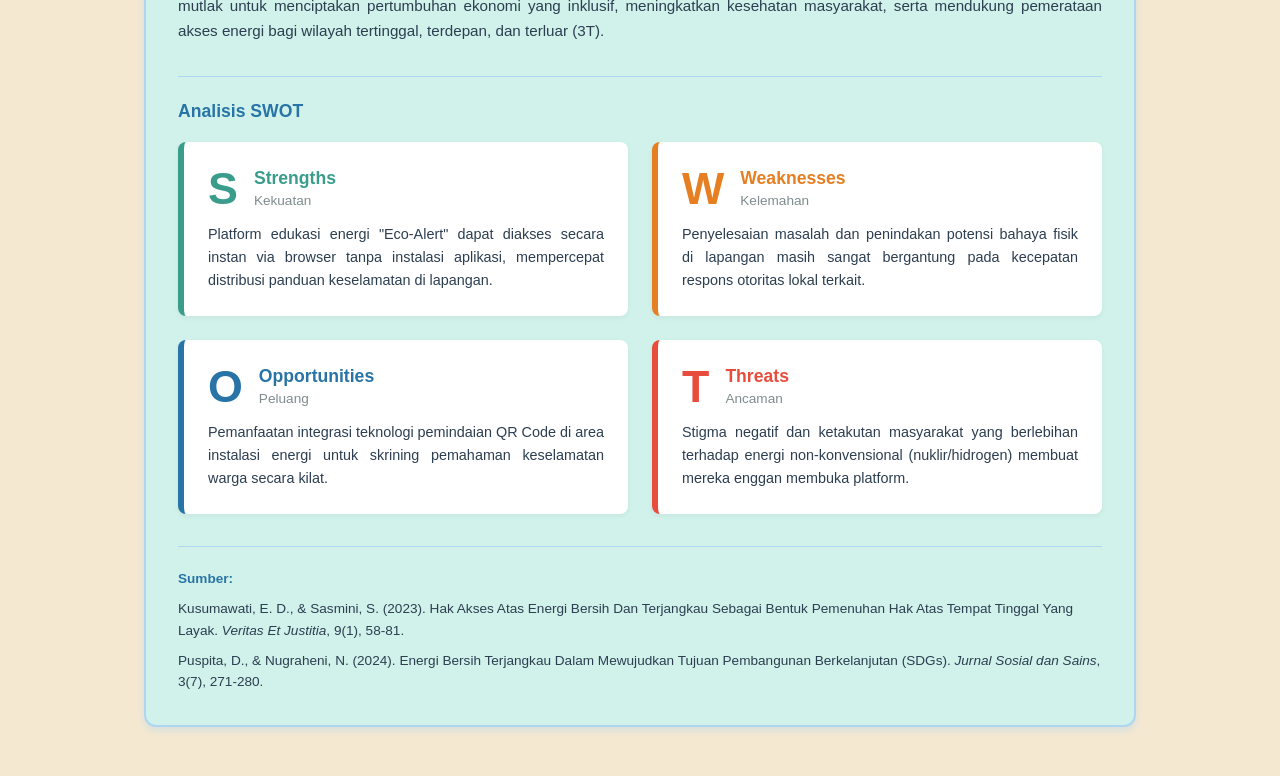
==== commit c4f11a04: "Update all" ====
--- a/index.html
+++ b/index.html
@@ -135,6 +135,43 @@
             Tujuan 7 dari SDGs menargetkan akses universal terhadap energi yang terjangkau, andal, dan modern pada tahun 2030. Di Indonesia, kebutuhan energi terus meningkat seiring pertumbuhan penduduk, namun ketergantungan pada energi fosil (minyak bumi, batubara, dan gas alam) masih sangat tinggi. Penggunaan energi fosil ini tidak hanya mengancam ketahanan energi karena cadangan yang menipis, tetapi juga memicu kerusakan ekosistem dan perubahan iklim. Transisi menuju energi baru terbarukan (EBT) seperti panas bumi, tenaga air, tenaga surya, dan bioenergi menjadi krusial. Selain menjaga kelestarian lingkungan, pemanfaatan energi bersih merupakan syarat mutlak untuk menciptakan pertumbuhan ekonomi yang inklusif, meningkatkan kesehatan masyarakat, serta mendukung pemerataan akses energi bagi wilayah tertinggal, terdepan, dan terluar (3T).
           </p>
         </div>
+<div style="margin-top: 2rem; padding-top: 1.5rem; border-top: 1px solid #AED6F1;">
+          <h3 style="color: #2874A6; font-size: 1.1rem; margin-bottom: 1.25rem;">Analisis SWOT</h3>
+          
+          <div class="swot-grid-2x2">
+            <div class="swot-card swot-s">
+              <div class="swot-header">
+                <span class="swot-big-letter">S</span>
+                <h4>Strengths<br><small>Kekuatan</small></h4>
+              </div>
+              <p>Platform edukasi energi "Eco-Alert" dapat diakses secara instan via browser tanpa instalasi aplikasi, mempercepat distribusi panduan keselamatan di lapangan.</p>
+            </div>
+            
+            <div class="swot-card swot-w">
+              <div class="swot-header">
+                <span class="swot-big-letter">W</span>
+                <h4>Weaknesses<br><small>Kelemahan</small></h4>
+              </div>
+              <p>Penyelesaian masalah dan penindakan potensi bahaya fisik di lapangan masih sangat bergantung pada kecepatan respons otoritas lokal terkait.</p>
+            </div>
+            
+            <div class="swot-card swot-o">
+              <div class="swot-header">
+                <span class="swot-big-letter">O</span>
+                <h4>Opportunities<br><small>Peluang</small></h4>
+              </div>
+              <p>Pemanfaatan integrasi teknologi pemindaian QR Code di area instalasi energi untuk skrining pemahaman keselamatan warga secara kilat.</p>
+            </div>
+            
+            <div class="swot-card swot-t">
+              <div class="swot-header">
+                <span class="swot-big-letter">T</span>
+                <h4>Threats<br><small>Ancaman</small></h4>
+              </div>
+              <p>Stigma negatif dan ketakutan masyarakat yang berlebihan terhadap energi non-konvensional (nuklir/hidrogen) membuat mereka enggan membuka platform.</p>
+            </div>
+          </div>
+        </div>
 
         <div style="margin-top: 2rem; padding-top: 1.5rem; border-top: 1px solid #AED6F1; font-size: 0.85rem; color: #2C3E50;">
           <strong style="color: #2874A6;">Sumber:</strong>
--- a/style.css
+++ b/style.css
@@ -311,4 +311,78 @@
 .lean-canvas-table p {
   line-height: 1.5;
   margin-bottom: 0.5rem;
+}
+/* --- SWOT 2x2 Layout --- */
+.swot-grid-2x2 {
+  display: grid;
+  grid-template-columns: repeat(2, 1fr); /* Mengunci format menjadi 2 kolom (2x2) */
+  gap: 1.5rem;
+  margin-top: 1rem;
+}
+
+.swot-card {
+  background: #FFFFFF;
+  padding: 1.5rem;
+  border-radius: 8px;
+  box-shadow: 0 2px 5px rgba(0, 0, 0, 0.05);
+  transition: transform 0.2s ease, box-shadow 0.2s ease;
+}
+
+.swot-card:hover {
+  transform: translateY(-3px);
+  box-shadow: 0 6px 12px rgba(0, 0, 0, 0.1);
+}
+
+.swot-header {
+  display: flex;
+  align-items: center;
+  gap: 1rem;
+  margin-bottom: 0.75rem;
+}
+
+/* Desain Huruf Besar S W O T */
+.swot-big-letter {
+  font-size: 2.8rem;
+  font-weight: 900;
+  line-height: 1;
+  font-family: Arial, sans-serif;
+}
+
+.swot-card h4 {
+  font-size: 1.1rem;
+  font-weight: 700;
+  line-height: 1.2;
+}
+
+.swot-card h4 small {
+  font-size: 0.85rem;
+  font-weight: 500;
+  color: #7F8C8D;
+}
+
+.swot-card p {
+  color: #2C3E50;
+  font-size: 0.9rem;
+  line-height: 1.6;
+  text-align: justify;
+}
+
+/* Pewarnaan Khusus Komponen SWOT */
+.swot-s { border-left: 6px solid #3A9D8B; }
+.swot-s .swot-big-letter, .swot-s h4 { color: #3A9D8B; }
+
+.swot-w { border-left: 6px solid #E67E22; }
+.swot-w .swot-big-letter, .swot-w h4 { color: #E67E22; }
+
+.swot-o { border-left: 6px solid #2874A6; }
+.swot-o .swot-big-letter, .swot-o h4 { color: #2874A6; }
+
+.swot-t { border-left: 6px solid #E74C3C; }
+.swot-t .swot-big-letter, .swot-t h4 { color: #E74C3C; }
+
+/* Media query agar tampilan tetap proporsional dan tidak terpotong di layar HP */
+@media (max-width: 600px) {
+  .swot-grid-2x2 {
+    grid-template-columns: 1fr; /* Otomatis menjadi 1 kolom di HP agar teks tetap nyaman dibaca */
+  }
 }
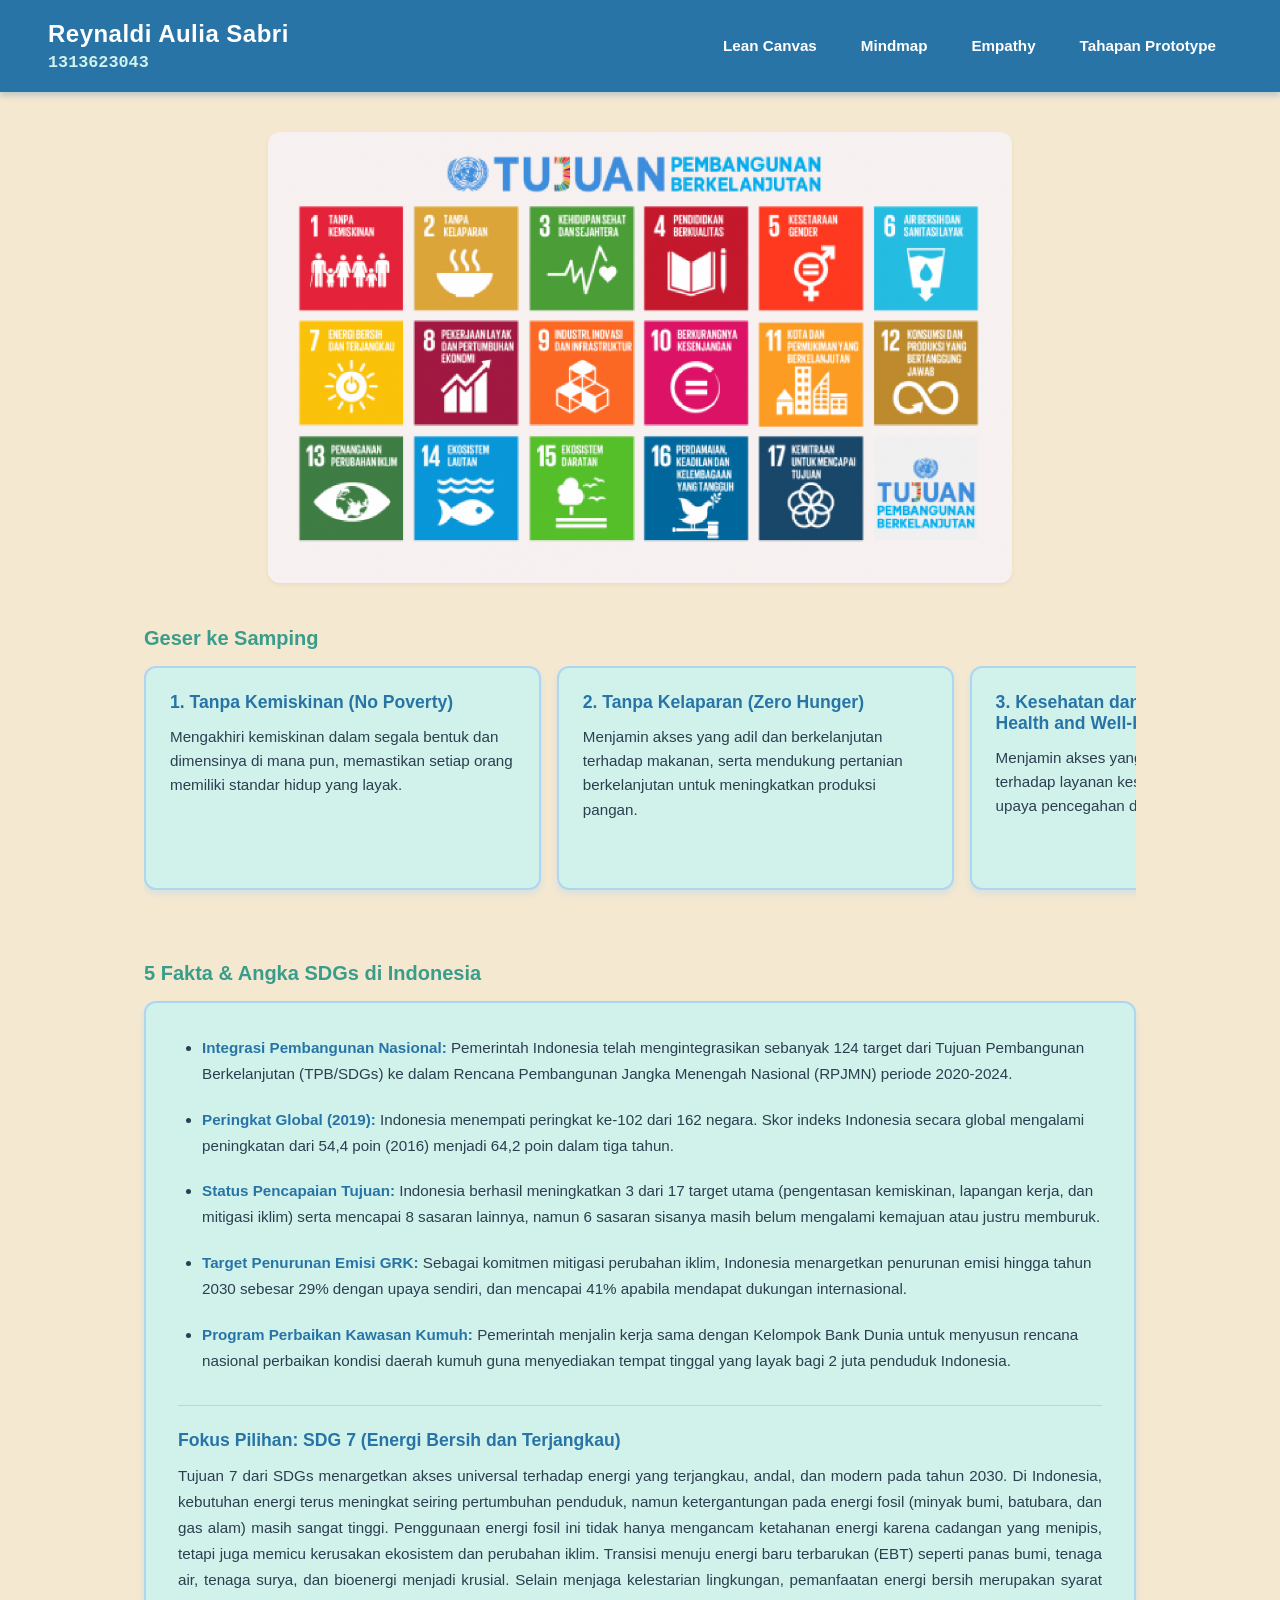
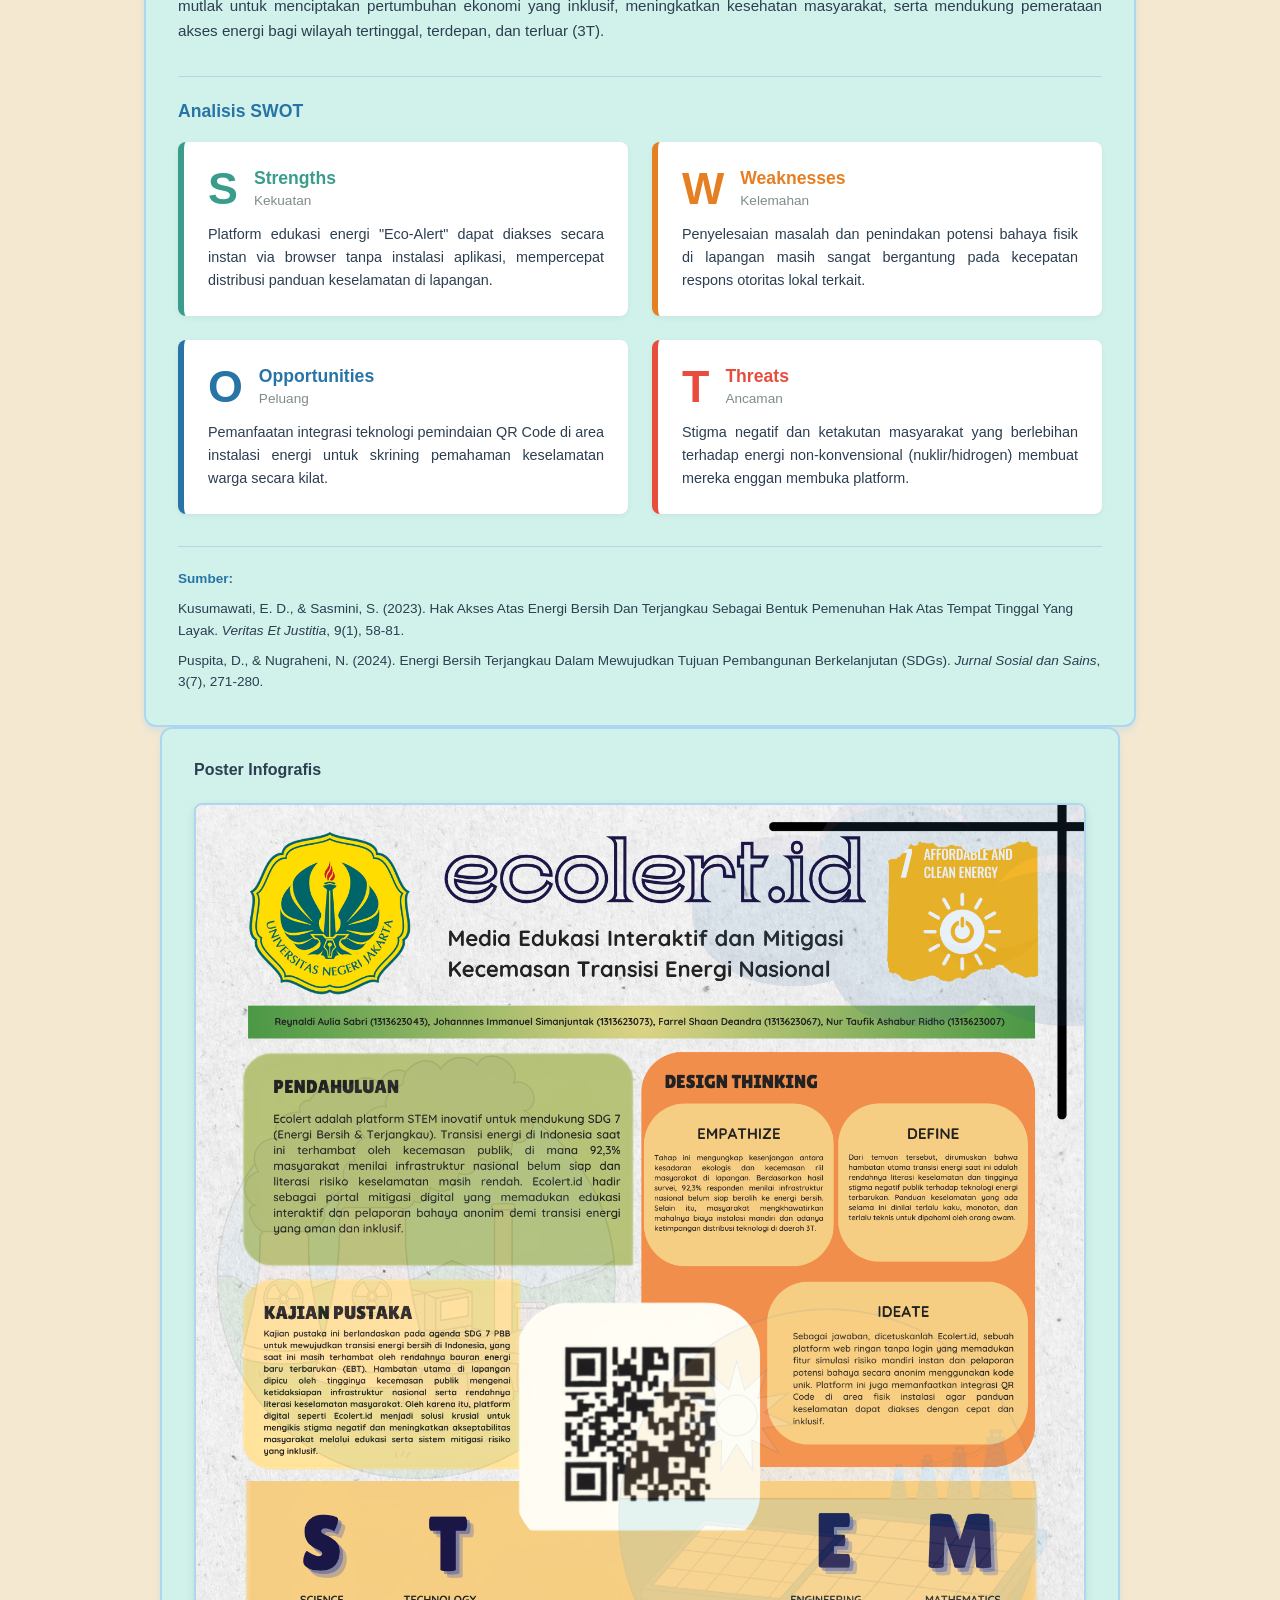
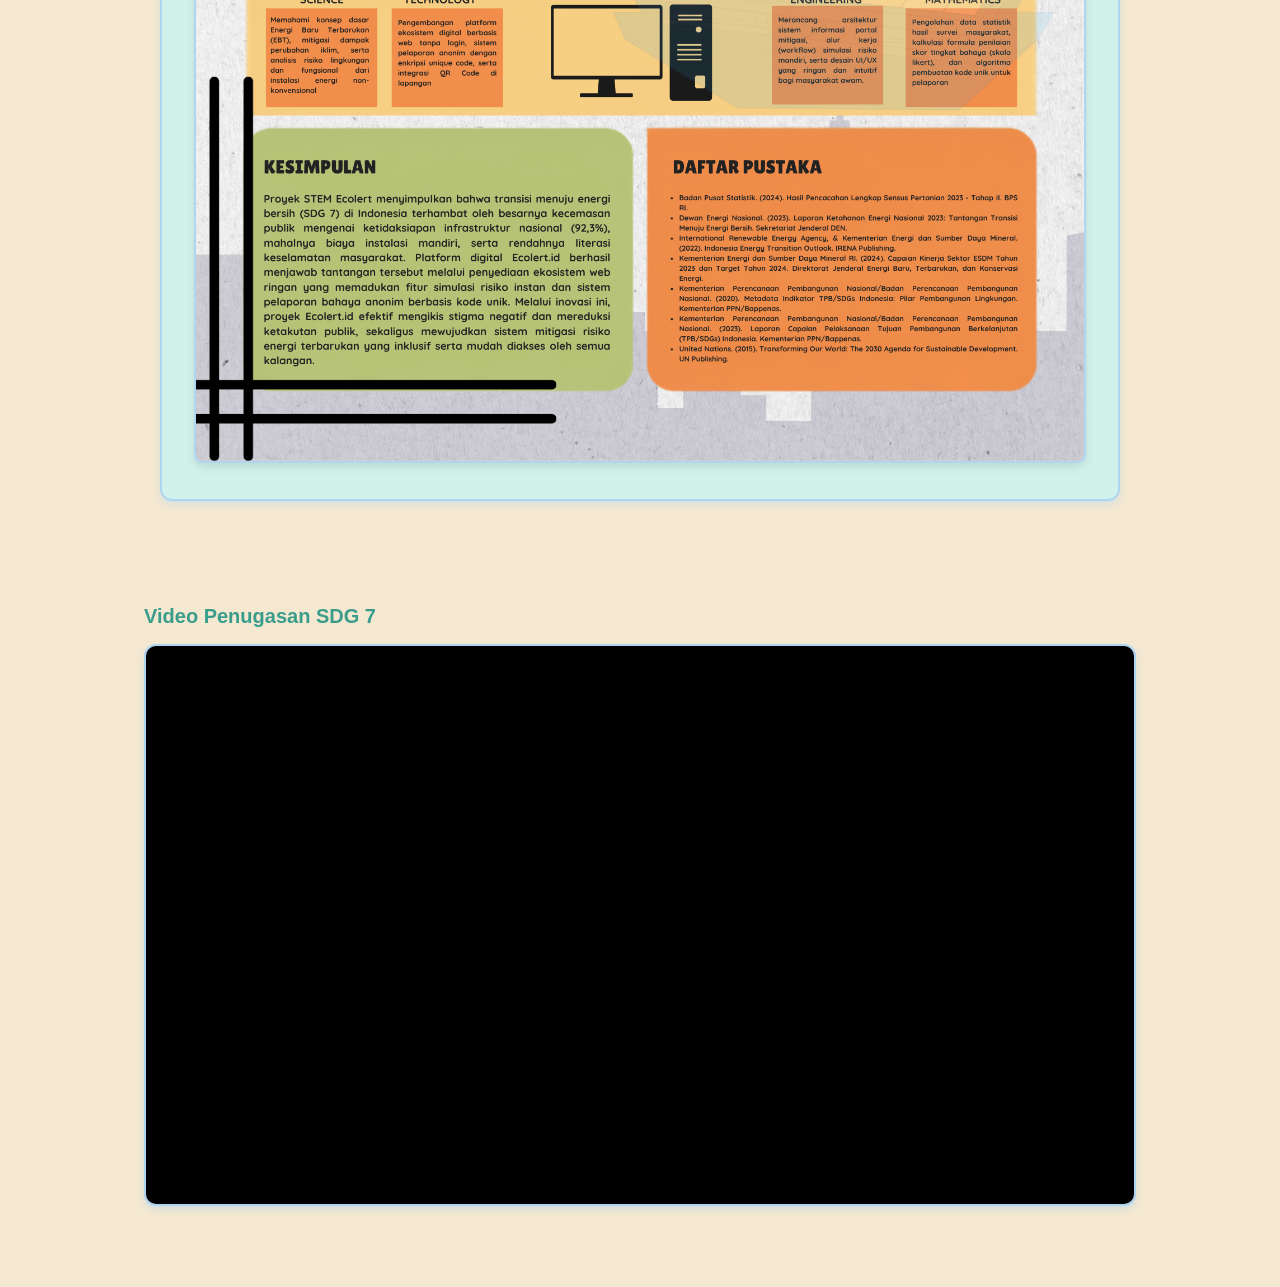
==== commit b7ce06ba: "Poster and video update" ====
--- a/index.html
+++ b/index.html
@@ -135,7 +135,8 @@
             Tujuan 7 dari SDGs menargetkan akses universal terhadap energi yang terjangkau, andal, dan modern pada tahun 2030. Di Indonesia, kebutuhan energi terus meningkat seiring pertumbuhan penduduk, namun ketergantungan pada energi fosil (minyak bumi, batubara, dan gas alam) masih sangat tinggi. Penggunaan energi fosil ini tidak hanya mengancam ketahanan energi karena cadangan yang menipis, tetapi juga memicu kerusakan ekosistem dan perubahan iklim. Transisi menuju energi baru terbarukan (EBT) seperti panas bumi, tenaga air, tenaga surya, dan bioenergi menjadi krusial. Selain menjaga kelestarian lingkungan, pemanfaatan energi bersih merupakan syarat mutlak untuk menciptakan pertumbuhan ekonomi yang inklusif, meningkatkan kesehatan masyarakat, serta mendukung pemerataan akses energi bagi wilayah tertinggal, terdepan, dan terluar (3T).
           </p>
         </div>
-<div style="margin-top: 2rem; padding-top: 1.5rem; border-top: 1px solid #AED6F1;">
+        
+        <div style="margin-top: 2rem; padding-top: 1.5rem; border-top: 1px solid #AED6F1;">
           <h3 style="color: #2874A6; font-size: 1.1rem; margin-bottom: 1.25rem;">Analisis SWOT</h3>
           
           <div class="swot-grid-2x2">
@@ -183,6 +184,36 @@
       </div>
     </section>
 
+<main class="container">
+    <section class="facts-section" style="margin-top: 0;">
+    
+      
+      <div class="facts-box" style="text-align: center; padding: 2rem;">
+        <p style="color: #2C3E50; margin-bottom: 1.5rem; text-align: left;">
+          <strong>Poster Infografis</strong> 
+        </p>
+        <img src="Photo/infografis.png" alt="Infografis Keamanan Energi" style="max-width: 100%; height: auto; border-radius: 8px; box-shadow: 0 4px 10px rgba(0,0,0,0.1); border: 2px solid #AED6F1;">
+        
+      </div>
+    </section>
+  </main>
+
+    <!-- Section Penambahan Video YouTube -->
+    <section class="video-section" style="margin-top: 3.5rem; margin-bottom: 2rem;">
+      <h2 class="section-title">Video Penugasan SDG 7</h2>
+      <!-- Wadah Video (Responsif Aspect Ratio 16:9) -->
+      <div class="video-wrapper" style="position: relative; padding-bottom: 56.25%; height: 0; overflow: hidden; border-radius: 12px; box-shadow: 0 4px 6px rgba(174, 214, 241, 0.4); border: 2px solid #AED6F1; background-color: #000;">
+        <iframe 
+          style="position: absolute; top: 0; left: 0; width: 100%; height: 100%;" 
+          src="https://www.youtube.com/embed/f-V9-2jzikk" 
+          title="YouTube video player" 
+          frameborder="0" 
+          allow="accelerometer; autoplay; clipboard-write; encrypted-media; gyroscope; picture-in-picture; web-share" 
+          allowfullscreen>
+        </iframe>
+      </div>
+    </section>
+
   </main>
 </body>
 </html>
